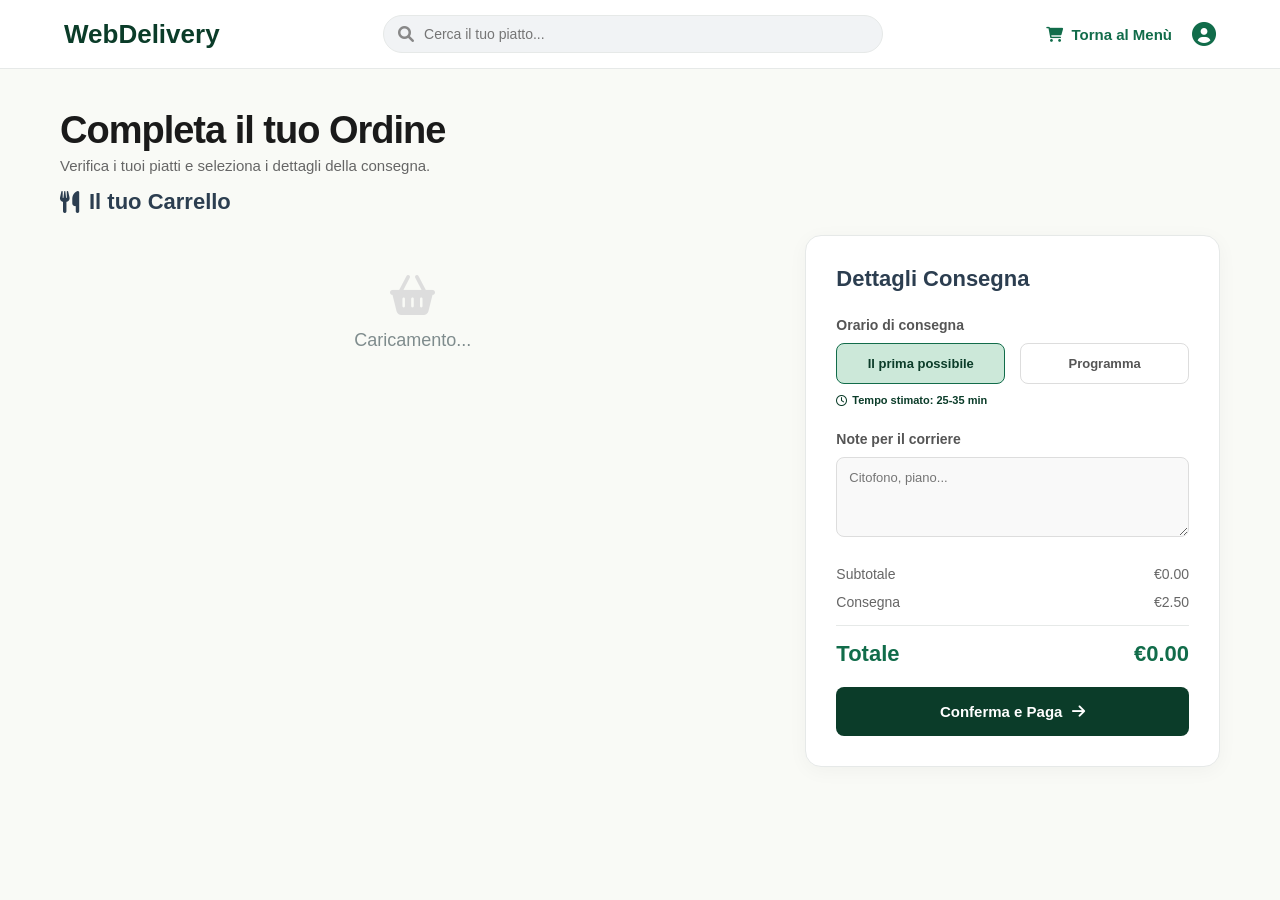
==== web/carrello.html @ 48152cab "Miglioramento dashboard, personalizzazione piatti,implementazione carrello" ====
<!DOCTYPE html>
<html lang="it">
<head>
    <meta charset="UTF-8">
    <meta name="viewport" content="width=device-width, initial-scale=1.0">
    <title>Carrello - WebDelivery</title>
    <link href="https://cdnjs.cloudflare.com/ajax/libs/font-awesome/6.0.0/css/all.min.css" rel="stylesheet">
    <style>
        * { margin: 0; padding: 0; box-sizing: border-box; font-family: 'Segoe UI', Tahoma, Geneva, Verdana, sans-serif; }
        body { background-color: #F9FAF6; color: #333; }
        header { background: #fff; padding: 15px 5%; display: flex; justify-content: space-between; align-items: center; border-bottom: 1px solid #E6E9E8; position: sticky; top: 0; z-index: 100; }
        .logo { font-size: 26px; font-weight: 900; color: #0b3c29; text-decoration: none; }
        .search-bar { flex: 1; max-width: 500px; margin: 0 30px; display: flex; position: relative; }
        .search-bar i { position: absolute; left: 15px; top: 50%; transform: translateY(-50%); color: #888; }
        .search-bar input { width: 100%; padding: 10px 15px 10px 40px; border: 1px solid #E6E9E8; border-radius: 20px; outline: none; background: #f1f3f5; font-size: 14px; }
        .nav-actions { display: flex; align-items: center; gap: 20px; }
        .btn-cart { color: #116C4A; font-weight: bold; text-decoration: none; display: flex; align-items: center; gap: 8px; font-size: 15px; }
        .icon-user-round { font-size: 24px; color: #116C4A; cursor: pointer; }
        .page-header { max-width: 1200px; margin: 40px auto 20px; padding: 0 20px; }
        .page-header h1 { font-size: 38px; color: #1a1a1a; font-weight: 800; margin-bottom: 5px; letter-spacing: -1px; }
        .page-header p { font-size: 15px; color: #666; margin-bottom: 15px; }
        .page-header h2 { font-size: 22px; color: #2c3e50; display: flex; align-items: center; gap: 10px; font-weight: 700; }
        .cart-container { max-width: 1200px; margin: 0 auto 40px; padding: 0 20px; display: flex; gap: 40px; align-items: flex-start; }
        .cart-items-section { flex: 2; }
        .cart-item { background: white; padding: 20px; border-radius: 12px; border: 1px solid #E6E9E8; margin-bottom: 15px; box-shadow: 0 2px 10px rgba(0,0,0,0.02); display: flex; gap: 20px; }
        .item-img { width: 90px; height: 90px; border-radius: 10px; object-fit: cover; }
        .item-body { flex: 1; display: flex; flex-direction: column; justify-content: space-between; }
        .item-top-row { display: flex; justify-content: space-between; align-items: flex-start; }
        .item-title { font-size: 16px; font-weight: bold; color: #2c3e50; margin-bottom: 3px; }
        .item-desc { font-size: 12px; color: #666; line-height: 1.4; max-width: 80%; }
        .item-options-badge { font-size: 11px; color: #116C4A; margin-top: 5px; background: #e8f5e9; padding: 4px 8px; border-radius: 4px; display: inline-block; }
        .item-price { font-size: 15px; font-weight: 800; color: #116C4A; }
        .item-bottom-row { display: flex; align-items: center; margin-top: 15px; gap: 15px; }
        .quantity-control { display: flex; align-items: center; gap: 12px; background: #cce8d9; padding: 6px 15px; border-radius: 20px; }
        .btn-qty { border: none; background: transparent; font-size: 16px; cursor: pointer; color: #116C4A; font-weight: bold; }
        .qty-number { font-weight: bold; font-size: 14px; width: 15px; text-align: center; color: #0b3c29; }
        
        /* IL TASTO PERSONALIZZA E' TORNATO! */
        .btn-personalizza { border: 1px solid #116C4A; color: #116C4A; background: transparent; padding: 6px 16px; border-radius: 20px; font-weight: bold; font-size: 13px; cursor: pointer; transition: 0.2s; outline: none; }
        .btn-personalizza:hover { background: #f0fbf5; }
        
        .btn-rimuovi { color: #e74c3c; background: transparent; border: none; font-weight: bold; cursor: pointer; display: flex; align-items: center; gap: 5px; font-size: 13px; margin-left: auto; transition: 0.2s; }
        .btn-rimuovi:hover { color: #c0392b; text-decoration: underline; }
        .cross-sell-section { background: #f0f4f1; border: 1px solid #e2e8e4; border-radius: 12px; padding: 25px; margin-top: 30px; display: none; }
        .cross-sell-header { display: flex; justify-content: space-between; align-items: center; margin-bottom: 20px; }
        .cross-sell-header h4 { color: #116C4A; font-size: 16px; }
        .btn-add-more { border: 1px solid #116C4A; background: white; color: #116C4A; padding: 6px 16px; border-radius: 20px; font-weight: bold; font-size: 13px; cursor: pointer; transition: 0.2s; text-decoration: none; display: flex; align-items: center; gap: 6px; }
        .cross-cards { display: flex; gap: 20px; }
        .cross-card { background: white; border-radius: 10px; padding: 10px; text-align: center; width: 130px; box-shadow: 0 4px 10px rgba(0,0,0,0.03); cursor: pointer; transition: 0.2s; position: relative; }
        .cross-card:hover { transform: translateY(-3px); box-shadow: 0 6px 15px rgba(0,0,0,0.08); border: 1px solid #116C4A; }
        .cross-card img { width: 100%; height: 80px; object-fit: cover; border-radius: 8px; margin-bottom: 10px; }
        .cross-card h5 { font-size: 13px; color: #333; margin-bottom: 3px; }
        .cross-card p { font-size: 13px; font-weight: 800; color: #116C4A; }
        .add-badge { background: #116C4A; color: white; font-size: 11px; padding: 4px 0; border-radius: 6px; margin-top: 5px; font-weight: bold; }
        
        .checkout-aside { flex: 1; background: white; border: 1px solid #E6E9E8; box-shadow: 0px 4px 20px rgba(0, 0, 0, 0.04); border-radius: 16px; padding: 30px; position: sticky; top: 100px; }
        .checkout-header { display: flex; justify-content: space-between; align-items: center; margin-bottom: 25px; }
        .checkout-header h3 { font-size: 22px; color: #2c3e50; font-weight: 800; }
        .delivery-time-label { font-size: 14px; font-weight: bold; color: #555; margin-bottom: 10px; display: block; }
        .time-toggle-group { display: flex; gap: 15px; margin-bottom: 10px; }
        .btn-time { flex: 1; padding: 12px; border-radius: 8px; border: 1px solid #ddd; background: white; font-weight: bold; font-size: 13px; color: #555; cursor: pointer; transition: 0.2s; }
        .btn-time.active { background: #cce8d9; border-color: #116C4A; color: #0b3c29; }
        .time-estimate { font-size: 11px; color: #0b3c29; font-weight: 700; display: flex; align-items: center; gap: 5px; margin-bottom: 25px; }
        #time-picker-container { display: none; margin-bottom: 20px; }
        .time-input { width: 100%; border: 1px solid #116C4A; border-radius: 8px; padding: 10px; font-size: 14px; outline: none; background: #f0fbf5; color: #116C4A; font-weight: bold; }
        .note-input { width: 100%; border: 1px solid #ddd; border-radius: 8px; padding: 12px; font-size: 13px; outline: none; background: #f9f9f9; resize: vertical; min-height: 80px; margin-bottom: 25px; color: #333; }
        .summary-row { display: flex; justify-content: space-between; margin-bottom: 12px; color: #666; font-size: 14px; font-weight: 500; }
        .summary-row.total { font-size: 22px; font-weight: 900; color: #116C4A; margin-top: 15px; padding-top: 15px; border-top: 1px solid #E6E9E8; }
        .btn-order { width: 100%; background: #0b3c29; color: white; border: none; padding: 16px; border-radius: 8px; font-size: 15px; font-weight: bold; cursor: pointer; margin-top: 20px; transition: 0.3s; display: flex; justify-content: center; align-items: center; gap: 10px; }
        .empty-cart-msg { text-align: center; padding: 40px; color: #7f8c8d; font-size: 18px; }

        /* STILE POPUP MODALE (Lo stesso della Dashboard!) */
        .modal-overlay { position: fixed; top: 0; left: 0; width: 100%; height: 100%; background: rgba(0,0,0,0.6); backdrop-filter: blur(4px); display: none; justify-content: center; align-items: center; z-index: 1000; opacity: 0; transition: opacity 0.3s ease; }
        .modal-overlay.show { opacity: 1; }
        .modal-content { background: #F9FAF6; width: 95%; max-width: 900px; max-height: 90vh; border-radius: 16px; overflow: hidden; position: relative; box-shadow: 0 10px 40px rgba(0,0,0,0.3); display: flex; flex-direction: column; transform: translateY(20px); transition: transform 0.3s ease; }
        .modal-overlay.show .modal-content { transform: translateY(0); }
        .modal-header { padding: 15px 25px; background: white; border-bottom: 1px solid #E6E9E8; display: flex; justify-content: space-between; align-items: center; }
        .modal-header h3 { color: #0b3c29; margin: 0; font-size: 20px; display: flex; align-items: center; gap: 10px; }
        .modal-close { background: #f1f3f5; border: none; width: 36px; height: 36px; border-radius: 50%; cursor: pointer; display: flex; justify-content: center; align-items: center; transition: 0.2s; font-size: 16px; color: #555; }
        .modal-body { display: flex; gap: 30px; padding: 25px; overflow-y: auto; }
        .modal-left { flex: 2; }
        .modal-piatto-info { margin-bottom: 25px; }
        .modal-piatto-info h2 { font-size: 28px; color: #1a1a1a; font-weight: 800; margin-bottom: 5px; }
        .modal-piatto-info p { font-size: 15px; color: #666; }
        .bento-container { background: rgba(45, 106, 79, 0.05); border: 1px solid rgba(45, 106, 79, 0.1); border-radius: 12px; padding: 20px; margin-bottom: 20px; }
        .bento-title { font-size: 16px; font-weight: 800; color: #0b3c29; margin-bottom: 5px; }
        .bento-subtitle { font-size: 12px; color: #666; margin-bottom: 15px; }
        .options-grid { display: grid; grid-template-columns: repeat(auto-fit, minmax(180px, 1fr)); gap: 10px; }
        .option-card { background: white; border: 1px solid #E6E9E8; border-radius: 8px; padding: 12px; display: flex; justify-content: space-between; align-items: center; cursor: pointer; transition: 0.2s; }
        .option-card:hover { border-color: #116C4A; }
        .option-card.selected { border: 2px solid #116C4A; background: #f0fbf5; }
        .option-info { display: flex; flex-direction: column; pointer-events: none; }
        .option-name { font-weight: bold; font-size: 14px; color: #2c3e50; }
        .option-price { font-size: 12px; color: #116C4A; margin-top: 2px; font-weight: 600; }
        .select-indicator { width: 18px; height: 18px; border-radius: 50%; border: 2px solid #ccc; display: flex; justify-content: center; align-items: center; pointer-events: none; }
        .option-card.selected .select-indicator { border-color: #116C4A; background: #116C4A; }
        .option-card.selected .select-indicator::after { content: "✓"; color: white; font-size: 10px; font-weight: bold; }
        .modal-right { flex: 1; background: white; border: 1px solid #E6E9E8; border-radius: 12px; padding: 25px; box-shadow: 0px 4px 12px rgba(15, 82, 56, 0.05); height: fit-content; position: sticky; top: 0; }
        .modal-right h3 { font-size: 18px; margin-bottom: 20px; border-bottom: 1px solid #eee; padding-bottom: 10px; }
        .qty-container { display: flex; justify-content: center; align-items: center; gap: 15px; margin-bottom: 20px; }
    </style>
</head>
<body>

    <header>
        <a href="dashboard.html" class="logo">WebDelivery</a>
        <div class="search-bar"><i class="fas fa-search"></i><input type="text" placeholder="Cerca il tuo piatto..."></div>
        <div class="nav-actions">
            <a href="dashboard.html" class="btn-cart"><i class="fas fa-shopping-cart"></i> Torna al Menù</a>
            <i class="fas fa-user-circle icon-user-round"></i>
        </div>
    </header>

    <div class="page-header">
        <h1>Completa il tuo Ordine</h1>
        <p>Verifica i tuoi piatti e seleziona i dettagli della consegna.</p>
        <h2><i class="fas fa-utensils"></i> Il tuo Carrello</h2>
    </div>

    <div class="modal-overlay" id="custom-modal">
        <div class="modal-content">
            <div class="modal-header">
                <h3><i class="fas fa-sliders-h"></i> Personalizza il tuo piatto</h3>
                <button class="modal-close" onclick="chiudiModale()"><i class="fas fa-times"></i></button>
            </div>
            <div class="modal-body">
                <div class="modal-left">
                    <div class="modal-piatto-info"><h2 id="modal-nome-piatto">Nome</h2><p id="modal-desc-piatto">Desc...</p></div>
                    <div id="modal-dynamic-content"></div>
                </div>
                <div class="modal-right">
                    <h3>Riepilogo</h3>
                    <div class="qty-container">
                        <button class="btn-qty" onclick="cambiaQuantitaModale(-1)">-</button>
                        <div class="qty-number" id="modal-qty">1</div>
                        <button class="btn-qty" onclick="cambiaQuantitaModale(1)">+</button>
                    </div>
                    <div class="summary-row"><span id="modal-riepilogo-nome">Piatto</span><span id="modal-riepilogo-prezzo">€0.00</span></div>
                    <div class="summary-row" id="modal-extra-row" style="display: none;"><span>Aggiunte Extra</span><span id="modal-extra-prezzo">+ €0.00</span></div>
                    <div class="summary-row total"><span>Totale</span><span id="modal-totale-prezzo">€0.00</span></div>
                    <button class="btn-order" id="btn-conferma-modale" onclick="confermaPersonalizzazione()"><i class="fas fa-save"></i> Salva Modifiche</button>
                </div>
            </div>
        </div>
    </div>

    <div class="cart-container">
        <div class="cart-items-section">
            <div id="cart-items-container">
                <div class="empty-cart-msg"><i class="fas fa-shopping-basket" style="font-size: 40px; margin-bottom: 15px; color: #ddd;"></i><br>Caricamento...</div>
            </div>

            <div class="cross-sell-section" id="sezione-suggerimenti">
                <div class="cross-sell-header"><h4>Voglia di qualcosa in più?</h4><a href="dashboard.html" class="btn-add-more"><i class="fas fa-plus"></i> Menù</a></div>
                <div class="cross-cards" id="cross-sell-container"></div>
            </div>
        </div>

        <aside class="checkout-aside">
            <div class="checkout-header"><h3>Dettagli Consegna</h3></div>
            <span class="delivery-time-label">Orario di consegna</span>
            <div class="time-toggle-group">
                <button class="btn-time active" id="btn-asap" onclick="selezionaOrario('asap')">Il prima possibile</button>
                <button class="btn-time" id="btn-prog" onclick="selezionaOrario('prog')">Programma</button>
            </div>
            <div id="time-picker-container"><input type="time" class="time-input" id="time-input-value"></div>
            <div class="time-estimate" id="time-message"><i class="far fa-clock"></i> Tempo stimato: 25-35 min</div>
            <span class="delivery-time-label" style="margin-top: 15px;">Note per il corriere</span>
            <textarea class="note-input" placeholder="Citofono, piano..."></textarea>

            <div class="summary-row"><span>Subtotale</span><span id="subtotale-testo">€0.00</span></div>
            <div class="summary-row"><span>Consegna</span><span id="consegna-testo">€2.50</span></div>
            <div class="summary-row total"><span class="total-label">Totale</span><span id="totale-testo">€0.00</span></div>
            <button class="btn-order" onclick="alert('Ordine Confermato!')">Conferma e Paga <i class="fas fa-arrow-right"></i></button>
        </aside>
    </div>

    <script>
        let carrelloAttuale = [];
        let modalePiattoId = 0; let modalePiattoNome = ''; let modalePrezzoBase = 0; let modaleTotaleExtra = 0; let modaleQuantita = 1; let modaleIndexModifica = -1;

        document.addEventListener('DOMContentLoaded', function() { caricaCarrello(); });

        function caricaCarrello() {
            fetch('CarrelloServlet').then(r => r.json()).then(piatti => {
                carrelloAttuale = piatti; 
                const container = document.getElementById('cart-items-container');
                if(piatti.length === 0) {
                    container.innerHTML = `<div class="empty-cart-msg"><i class="fas fa-shopping-cart" style="font-size: 40px; margin-bottom: 15px; color: #ddd;"></i><br>Il tuo carrello è vuoto.<br><a href="dashboard.html" style="color: #116C4A; font-size: 16px; margin-top: 10px; display: inline-block;">Torna al Menù</a></div>`;
                } else {
                    container.innerHTML = ''; 
                    piatti.forEach((item, index) => {
                        let opzioniHtml = (item.opzioni && item.opzioni !== "") ? `<div class="item-options-badge"><i class="fas fa-sliders-h"></i> ${item.opzioni}</div>` : '';
                        let nSicuro = item.nome.replace(/'/g, "\\'"); let dSicura = item.descrizione.replace(/'/g, "\\'");
                        
                        container.innerHTML += `
                        <div class="cart-item" id="item-${index}">
                            <img src="${item.immagine}" class="item-img">
                            <div class="item-body">
                                <div class="item-top-row">
                                    <div><div class="item-title">${item.nome}</div><div class="item-desc">${item.descrizione}</div>${opzioniHtml}</div>
                                    <div class="item-price">€${(item.prezzo * item.quantita).toFixed(2)}</div>
                                </div>
                                <div class="item-bottom-row">
                                    <div class="quantity-control">
                                        <button class="btn-qty" onclick="aggiornaQuantitaInSessione(${index}, -1)">-</button>
                                        <span class="qty-number" id="qty-${index}">${item.quantita}</span>
                                        <button class="btn-qty" onclick="aggiornaQuantitaInSessione(${index}, 1)">+</button>
                                    </div>
                                    <button class="btn-personalizza" onclick="apriModalePersonalizzazione(${item.id}, '${nSicuro}', '${dSicura}', ${item.prezzoBase}, ${index})"><i class="fas fa-sliders-h"></i> Modifica</button>
                                    <button class="btn-rimuovi" onclick="rimuoviDalCarrelloReal(${index})"><i class="far fa-trash-alt"></i> Rimuovi</button>
                                </div>
                            </div>
                        </div>`;
                    });
                }
                ricalcolaTotaleReale();
                caricaSuggerimentiDinamici();
            });
        }

        // ========================== MODALE ==========================
        function apriModalePersonalizzazione(id, nome, desc, prezzoBase, indexModifica = -1) {
            modalePiattoId = id; modalePiattoNome = nome; modalePrezzoBase = prezzoBase; modaleTotaleExtra = 0; modaleQuantita = 1; modaleIndexModifica = indexModifica;
            
            document.getElementById('modal-nome-piatto').innerText = nome;
            document.getElementById('modal-desc-piatto').innerText = desc;
            document.getElementById('modal-riepilogo-nome').innerText = nome;
            document.getElementById('modal-qty').innerText = "1";
            
            const dynContent = document.getElementById('modal-dynamic-content');
            dynContent.innerHTML = '<p style="text-align:center; padding:20px;">Caricamento varianti dal database...</p>';

            fetch('OpzioniServlet?id=' + id).then(r => r.json()).then(data => {
                let html = '';
                if(data.gruppi && data.gruppi.length > 0) {
                    data.gruppi.forEach(g => {
                        html += `<div class="bento-container"><div class="bento-title">${g.nome}</div><div class="bento-subtitle">Obbligatorio</div><div class="options-grid">`;
                        g.opzioni.forEach(o => {
                            let sel = o.is_default ? 'selected' : '';
                            let pTesto = o.prezzo > 0 ? `+ €${o.prezzo.toFixed(2)}` : (o.prezzo < 0 ? `- €${Math.abs(o.prezzo).toFixed(2)}` : '');
                            html += `<div class="option-card ${sel}" onclick="selezionaRadioModale(this)"><div class="option-info"><span class="option-name">${o.nome}</span><span class="option-price">${pTesto}</span><input type="hidden" class="prezzo-nascosto" value="${o.prezzo}"></div><div class="select-indicator"></div></div>`;
                        }); html += `</div></div>`;
                    });
                }
                if(data.extra && data.extra.length > 0) {
                    html += `<div class="bento-container"><div class="bento-title">Aggiunte Extra</div><div class="bento-subtitle">Opzionale</div><div class="options-grid">`;
                    data.extra.forEach(e => {
                        let pTesto = e.prezzo > 0 ? `+ €${e.prezzo.toFixed(2)}` : '';
                        html += `<div class="option-card" onclick="toggleCheckboxModale(this)"><div class="option-info"><span class="option-name">${e.nome}</span><span class="option-price">${pTesto}</span><input type="hidden" class="prezzo-nascosto" value="${e.prezzo}"></div><div class="select-indicator" style="border-radius:4px;"></div></div>`;
                    }); html += `</div></div>`;
                }
                if(html === '') html = '<div class="bento-container"><p>Perfetto così!</p></div>';
                dynContent.innerHTML = html; ricalcolaPrezzoModale();
            });

            const modal = document.getElementById('custom-modal');
            modal.style.display = 'flex'; setTimeout(() => modal.classList.add('show'), 10);
        }

        function chiudiModale() { const modal = document.getElementById('custom-modal'); modal.classList.remove('show'); setTimeout(() => modal.style.display = 'none', 300); }
        function selezionaRadioModale(el) { el.parentElement.querySelectorAll('.option-card').forEach(c => c.classList.remove('selected')); el.classList.add('selected'); ricalcolaPrezzoModale(); }
        function toggleCheckboxModale(el) { el.classList.toggle('selected'); ricalcolaPrezzoModale(); }
        function cambiaQuantitaModale(v) { if(modaleQuantita + v >= 1) { modaleQuantita += v; document.getElementById('modal-qty').innerText = modaleQuantita; ricalcolaPrezzoModale(); } }
        
        function ricalcolaPrezzoModale() {
            modaleTotaleExtra = 0;
            document.querySelectorAll('#custom-modal .option-card.selected').forEach(c => { let p = c.querySelector('.prezzo-nascosto'); if(p) modaleTotaleExtra += parseFloat(p.value); });
            modaleTotaleExtra = Math.round(modaleTotaleExtra * 100) / 100;
            let cS = modalePrezzoBase + modaleTotaleExtra;
            document.getElementById('modal-riepilogo-prezzo').innerText = "€" + modalePrezzoBase.toFixed(2);
            let ex = document.getElementById('modal-extra-row');
            if (modaleTotaleExtra !== 0) { ex.style.display = 'flex'; document.getElementById('modal-extra-prezzo').innerText = (modaleTotaleExtra > 0 ? "+ €" : "- €") + Math.abs(modaleTotaleExtra * modaleQuantita).toFixed(2); } 
            else ex.style.display = 'none';
            document.getElementById('modal-totale-prezzo').innerText = "€" + (cS * modaleQuantita).toFixed(2);
        }

        function confermaPersonalizzazione() {
            let opzioniScelte = [];
            document.querySelectorAll('#custom-modal .option-card.selected .option-name').forEach(c => opzioniScelte.push(c.innerText));
            let stringaOpzioni = opzioniScelte.join(", ");
            chiudiModale();
            
            let url = `AggiungiAlCarrelloServlet?id=${modalePiattoId}&qty=${modaleQuantita}&opzioni=${encodeURIComponent(stringaOpzioni)}&prezzoExtra=${modaleTotaleExtra}`;
            if(modaleIndexModifica >= 0) url += `&deleteIndex=${modaleIndexModifica}`;
            
            fetch(url).then(r => r.json()).then(data => { if(data.successo) caricaCarrello(); });
        }

        // ========================== ALTRE FUNZIONI ==========================
        function caricaSuggerimentiDinamici() {
            fetch('MenuServlet').then(r => r.json()).then(tuttoIlMenu => {
                let piattiNonNelCarrello = tuttoIlMenu.filter(p => !carrelloAttuale.some(i => i.id === p.id));
                let suggerimenti = piattiNonNelCarrello.slice(-2);
                const c = document.getElementById('cross-sell-container'); c.innerHTML = ''; 
                if(suggerimenti.length > 0) {
                    document.getElementById('sezione-suggerimenti').style.display = 'block'; 
                    suggerimenti.forEach(p => {
                        c.innerHTML += `<div class="cross-card" onclick="fetch('AggiungiAlCarrelloServlet?id=${p.id}').then(()=>caricaCarrello())"><img src="${p.immagine}"><h5>${p.nome}</h5><p>€${p.prezzo.toFixed(2)}</p><div class="add-badge">+ Aggiungi</div></div>`;
                    });
                } else document.getElementById('sezione-suggerimenti').style.display = 'none';
            });
        }

        function rimuoviDalCarrelloReal(index) { fetch(`AggiungiAlCarrelloServlet?id=0&deleteIndex=${index}`).then(() => caricaCarrello()); }
        function aggiornaQuantitaInSessione(i, v) { 
            let o = carrelloAttuale[i]; 
            if(o.quantita + v === 0) rimuoviDalCarrelloReal(i);
            else { fetch(`AggiungiAlCarrelloServlet?id=${o.id}&qty=${v}&opzioni=${encodeURIComponent(o.opzioni||'')}&prezzoExtra=${o.prezzo - o.prezzoBase}`).then(()=>caricaCarrello()); }
        }

        function ricalcolaTotaleReale() {
            let subtotale = 0; let cConsegna = 2.50; let ciSonoPiatti = false;
            carrelloAttuale.forEach(item => { if (item.quantita > 0) { subtotale += item.prezzo * item.quantita; ciSonoPiatti = true; } });
            document.getElementById('consegna-testo').innerText = ciSonoPiatti ? "€2.50" : "€0.00";
            document.getElementById('subtotale-testo').innerText = "€" + subtotale.toFixed(2);
            document.getElementById('totale-testo').innerText = "€" + (ciSonoPiatti ? subtotale + cConsegna : 0).toFixed(2);
        }
        function selezionaOrario(s) { document.getElementById('time-picker-container').style.display = s==='prog'?'block':'none'; document.getElementById('btn-asap').classList.toggle('active', s==='asap'); document.getElementById('btn-prog').classList.toggle('active', s==='prog'); }
    </script>
</body>
</html>
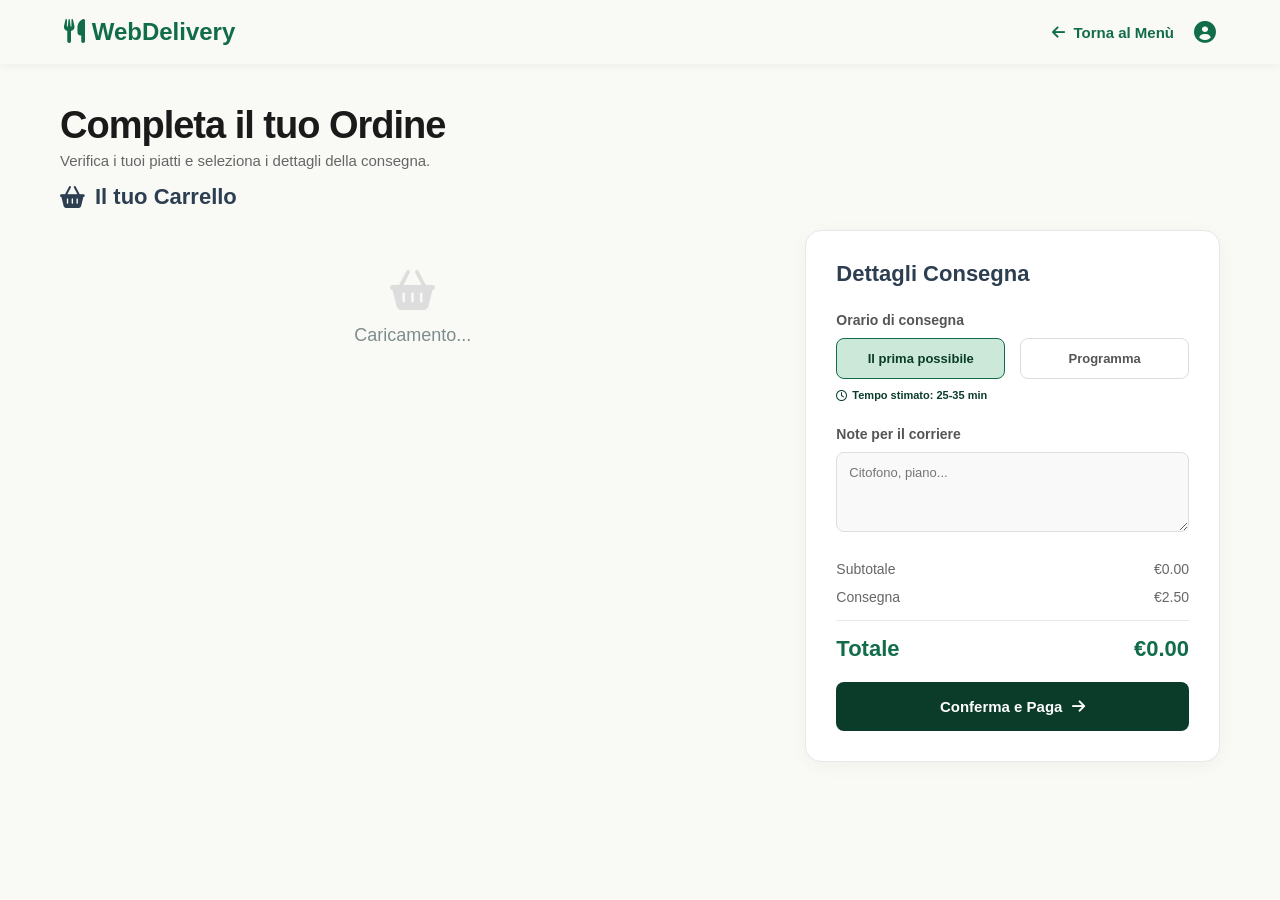
==== commit ee0b30e1: "Ultimi fix grafici" ====
--- a/web/carrello.html
+++ b/web/carrello.html
@@ -8,18 +8,14 @@
     <style>
         * { margin: 0; padding: 0; box-sizing: border-box; font-family: 'Segoe UI', Tahoma, Geneva, Verdana, sans-serif; }
         body { background-color: #F9FAF6; color: #333; }
-        header { background: #fff; padding: 15px 5%; display: flex; justify-content: space-between; align-items: center; border-bottom: 1px solid #E6E9E8; position: sticky; top: 0; z-index: 100; }
-        .logo { font-size: 26px; font-weight: 900; color: #0b3c29; text-decoration: none; }
-        .search-bar { flex: 1; max-width: 500px; margin: 0 30px; display: flex; position: relative; }
-        .search-bar i { position: absolute; left: 15px; top: 50%; transform: translateY(-50%); color: #888; }
-        .search-bar input { width: 100%; padding: 10px 15px 10px 40px; border: 1px solid #E6E9E8; border-radius: 20px; outline: none; background: #f1f3f5; font-size: 14px; }
-        .nav-actions { display: flex; align-items: center; gap: 20px; }
-        .btn-cart { color: #116C4A; font-weight: bold; text-decoration: none; display: flex; align-items: center; gap: 8px; font-size: 15px; }
-        .icon-user-round { font-size: 24px; color: #116C4A; cursor: pointer; }
+        
+        header { background: #F9FAF6; height: 64px; padding: 0 5%; display: flex; justify-content: space-between; align-items: center; box-shadow: 0 2px 10px rgba(0,0,0,0.05); position: sticky; top: 0; z-index: 100; }
+        
         .page-header { max-width: 1200px; margin: 40px auto 20px; padding: 0 20px; }
         .page-header h1 { font-size: 38px; color: #1a1a1a; font-weight: 800; margin-bottom: 5px; letter-spacing: -1px; }
         .page-header p { font-size: 15px; color: #666; margin-bottom: 15px; }
         .page-header h2 { font-size: 22px; color: #2c3e50; display: flex; align-items: center; gap: 10px; font-weight: 700; }
+        
         .cart-container { max-width: 1200px; margin: 0 auto 40px; padding: 0 20px; display: flex; gap: 40px; align-items: flex-start; }
         .cart-items-section { flex: 2; }
         .cart-item { background: white; padding: 20px; border-radius: 12px; border: 1px solid #E6E9E8; margin-bottom: 15px; box-shadow: 0 2px 10px rgba(0,0,0,0.02); display: flex; gap: 20px; }
@@ -35,12 +31,12 @@
         .btn-qty { border: none; background: transparent; font-size: 16px; cursor: pointer; color: #116C4A; font-weight: bold; }
         .qty-number { font-weight: bold; font-size: 14px; width: 15px; text-align: center; color: #0b3c29; }
         
-        /* IL TASTO PERSONALIZZA E' TORNATO! */
         .btn-personalizza { border: 1px solid #116C4A; color: #116C4A; background: transparent; padding: 6px 16px; border-radius: 20px; font-weight: bold; font-size: 13px; cursor: pointer; transition: 0.2s; outline: none; }
         .btn-personalizza:hover { background: #f0fbf5; }
         
         .btn-rimuovi { color: #e74c3c; background: transparent; border: none; font-weight: bold; cursor: pointer; display: flex; align-items: center; gap: 5px; font-size: 13px; margin-left: auto; transition: 0.2s; }
         .btn-rimuovi:hover { color: #c0392b; text-decoration: underline; }
+        
         .cross-sell-section { background: #f0f4f1; border: 1px solid #e2e8e4; border-radius: 12px; padding: 25px; margin-top: 30px; display: none; }
         .cross-sell-header { display: flex; justify-content: space-between; align-items: center; margin-bottom: 20px; }
         .cross-sell-header h4 { color: #116C4A; font-size: 16px; }
@@ -69,7 +65,6 @@
         .btn-order { width: 100%; background: #0b3c29; color: white; border: none; padding: 16px; border-radius: 8px; font-size: 15px; font-weight: bold; cursor: pointer; margin-top: 20px; transition: 0.3s; display: flex; justify-content: center; align-items: center; gap: 10px; }
         .empty-cart-msg { text-align: center; padding: 40px; color: #7f8c8d; font-size: 18px; }
 
-        /* STILE POPUP MODALE (Lo stesso della Dashboard!) */
         .modal-overlay { position: fixed; top: 0; left: 0; width: 100%; height: 100%; background: rgba(0,0,0,0.6); backdrop-filter: blur(4px); display: none; justify-content: center; align-items: center; z-index: 1000; opacity: 0; transition: opacity 0.3s ease; }
         .modal-overlay.show { opacity: 1; }
         .modal-content { background: #F9FAF6; width: 95%; max-width: 900px; max-height: 90vh; border-radius: 16px; overflow: hidden; position: relative; box-shadow: 0 10px 40px rgba(0,0,0,0.3); display: flex; flex-direction: column; transform: translateY(20px); transition: transform 0.3s ease; }
@@ -98,23 +93,43 @@
         .modal-right { flex: 1; background: white; border: 1px solid #E6E9E8; border-radius: 12px; padding: 25px; box-shadow: 0px 4px 12px rgba(15, 82, 56, 0.05); height: fit-content; position: sticky; top: 0; }
         .modal-right h3 { font-size: 18px; margin-bottom: 20px; border-bottom: 1px solid #eee; padding-bottom: 10px; }
         .qty-container { display: flex; justify-content: center; align-items: center; gap: 15px; margin-bottom: 20px; }
+
+        @media (max-width: 768px) {
+            .cart-container { flex-direction: column; }
+            .cart-items-section { width: 100%; }
+            .checkout-aside { width: 100%; position: static; }
+            .cart-item { flex-direction: column; }
+            .item-top-row { flex-direction: column; gap: 10px; }
+            .item-bottom-row { flex-wrap: wrap; }
+            .btn-rimuovi { margin-left: 0; }
+            .modal-body { flex-direction: column; }
+            .modal-right { position: static; }
+            .cross-cards { flex-wrap: wrap; }
+        }
     </style>
 </head>
 <body>
 
-    <header>
-        <a href="dashboard.html" class="logo">WebDelivery</a>
-        <div class="search-bar"><i class="fas fa-search"></i><input type="text" placeholder="Cerca il tuo piatto..."></div>
-        <div class="nav-actions">
-            <a href="dashboard.html" class="btn-cart"><i class="fas fa-shopping-cart"></i> Torna al Menù</a>
-            <i class="fas fa-user-circle icon-user-round"></i>
+    <header style="background: #F9FAF6; height: 64px; padding: 0 5%; display: flex; justify-content: space-between; align-items: center; box-shadow: 0 2px 10px rgba(0,0,0,0.05); position: sticky; top: 0; z-index: 100;">
+        <a href="dashboard.html" style="font-size: 24px; font-weight: bold; color: #116C4A; text-decoration: none;">
+            <i class="fas fa-utensils"></i> WebDelivery
+        </a>
+        
+        <div style="display: flex; align-items: center; gap: 20px;">
+            <a href="dashboard.html" style="color: #116C4A; font-weight: 700; text-decoration: none; display: flex; align-items: center; gap: 8px; font-size: 15px; transition: 0.2s;">
+                <i class="fas fa-arrow-left"></i> Torna al Menù
+            </a>
+            
+            <a href="profilo.html" style="text-decoration:none; color:inherit;">
+                <i class="fas fa-user-circle" style="font-size: 22px; color: #116C4A; cursor: pointer; transition: 0.2s;"></i>
+            </a>
         </div>
     </header>
 
     <div class="page-header">
         <h1>Completa il tuo Ordine</h1>
         <p>Verifica i tuoi piatti e seleziona i dettagli della consegna.</p>
-        <h2><i class="fas fa-utensils"></i> Il tuo Carrello</h2>
+        <h2><i class="fas fa-shopping-basket"></i> Il tuo Carrello</h2>
     </div>
 
     <div class="modal-overlay" id="custom-modal">
@@ -165,13 +180,15 @@
             </div>
             <div id="time-picker-container"><input type="time" class="time-input" id="time-input-value"></div>
             <div class="time-estimate" id="time-message"><i class="far fa-clock"></i> Tempo stimato: 25-35 min</div>
+            
             <span class="delivery-time-label" style="margin-top: 15px;">Note per il corriere</span>
-            <textarea class="note-input" placeholder="Citofono, piano..."></textarea>
+            <textarea id="note" class="note-input" placeholder="Citofono, piano..."></textarea>
 
             <div class="summary-row"><span>Subtotale</span><span id="subtotale-testo">€0.00</span></div>
             <div class="summary-row"><span>Consegna</span><span id="consegna-testo">€2.50</span></div>
             <div class="summary-row total"><span class="total-label">Totale</span><span id="totale-testo">€0.00</span></div>
-            <button class="btn-order" onclick="alert('Ordine Confermato!')">Conferma e Paga <i class="fas fa-arrow-right"></i></button>
+            
+            <button class="btn-order" onclick="confermaOrdine()">Conferma e Paga <i class="fas fa-arrow-right"></i></button>
         </aside>
     </div>
 
@@ -219,7 +236,6 @@
             });
         }
 
-        // ========================== MODALE ==========================
         function apriModalePersonalizzazione(id, nome, desc, prezzoBase, indexModifica = -1) {
             modalePiattoId = id; modalePiattoNome = nome; modalePrezzoBase = prezzoBase; modaleTotaleExtra = 0; modaleQuantita = 1; modaleIndexModifica = indexModifica;
             
@@ -287,7 +303,6 @@
             fetch(url).then(r => r.json()).then(data => { if(data.successo) caricaCarrello(); });
         }
 
-        // ========================== ALTRE FUNZIONI ==========================
         function caricaSuggerimentiDinamici() {
             fetch('MenuServlet').then(r => r.json()).then(tuttoIlMenu => {
                 let piattiNonNelCarrello = tuttoIlMenu.filter(p => !carrelloAttuale.some(i => i.id === p.id));
@@ -317,6 +332,47 @@
             document.getElementById('totale-testo').innerText = "€" + (ciSonoPiatti ? subtotale + cConsegna : 0).toFixed(2);
         }
         function selezionaOrario(s) { document.getElementById('time-picker-container').style.display = s==='prog'?'block':'none'; document.getElementById('btn-asap').classList.toggle('active', s==='asap'); document.getElementById('btn-prog').classList.toggle('active', s==='prog'); }
+
+        function confermaOrdine() {
+            let totale = document.getElementById('totale-testo').innerText;
+            if(totale === "€0.00") {
+                alert("Non puoi confermare: il carrello è vuoto!");
+                return;
+            }
+            
+            let tipoOrario = document.getElementById('btn-prog').classList.contains('active') ? 'prog' : 'asap';
+            let orarioScelto = document.getElementById('time-input-value').value;
+            let noteScelte = document.getElementById('note').value;
+
+            if (tipoOrario === 'prog' && !orarioScelto) {
+                alert("Per favore, inserisci a che ora desideri ricevere l'ordine.");
+                return;
+            }
+            
+            const parametri = new URLSearchParams();
+            parametri.append('tipoOrario', tipoOrario);
+            parametri.append('orario', orarioScelto);
+            parametri.append('note', noteScelte); 
+            
+            fetch('ConfermaOrdineServlet', { 
+                method: 'POST',
+                headers: { 'Content-Type': 'application/x-www-form-urlencoded' },
+                body: parametri
+            })
+                .then(response => response.json())
+                .then(data => {
+                    if(data.successo) {
+                        alert(data.messaggio);
+                        window.location.href = 'ordini.html';
+                    } else {
+                        alert("Errore: " + data.messaggio);
+                    }
+                })
+                .catch(error => {
+                    console.error('Errore Checkout:', error);
+                    alert("Errore di rete. Riprova tra poco.");
+                });
+        }
     </script>
 </body>
 </html>
